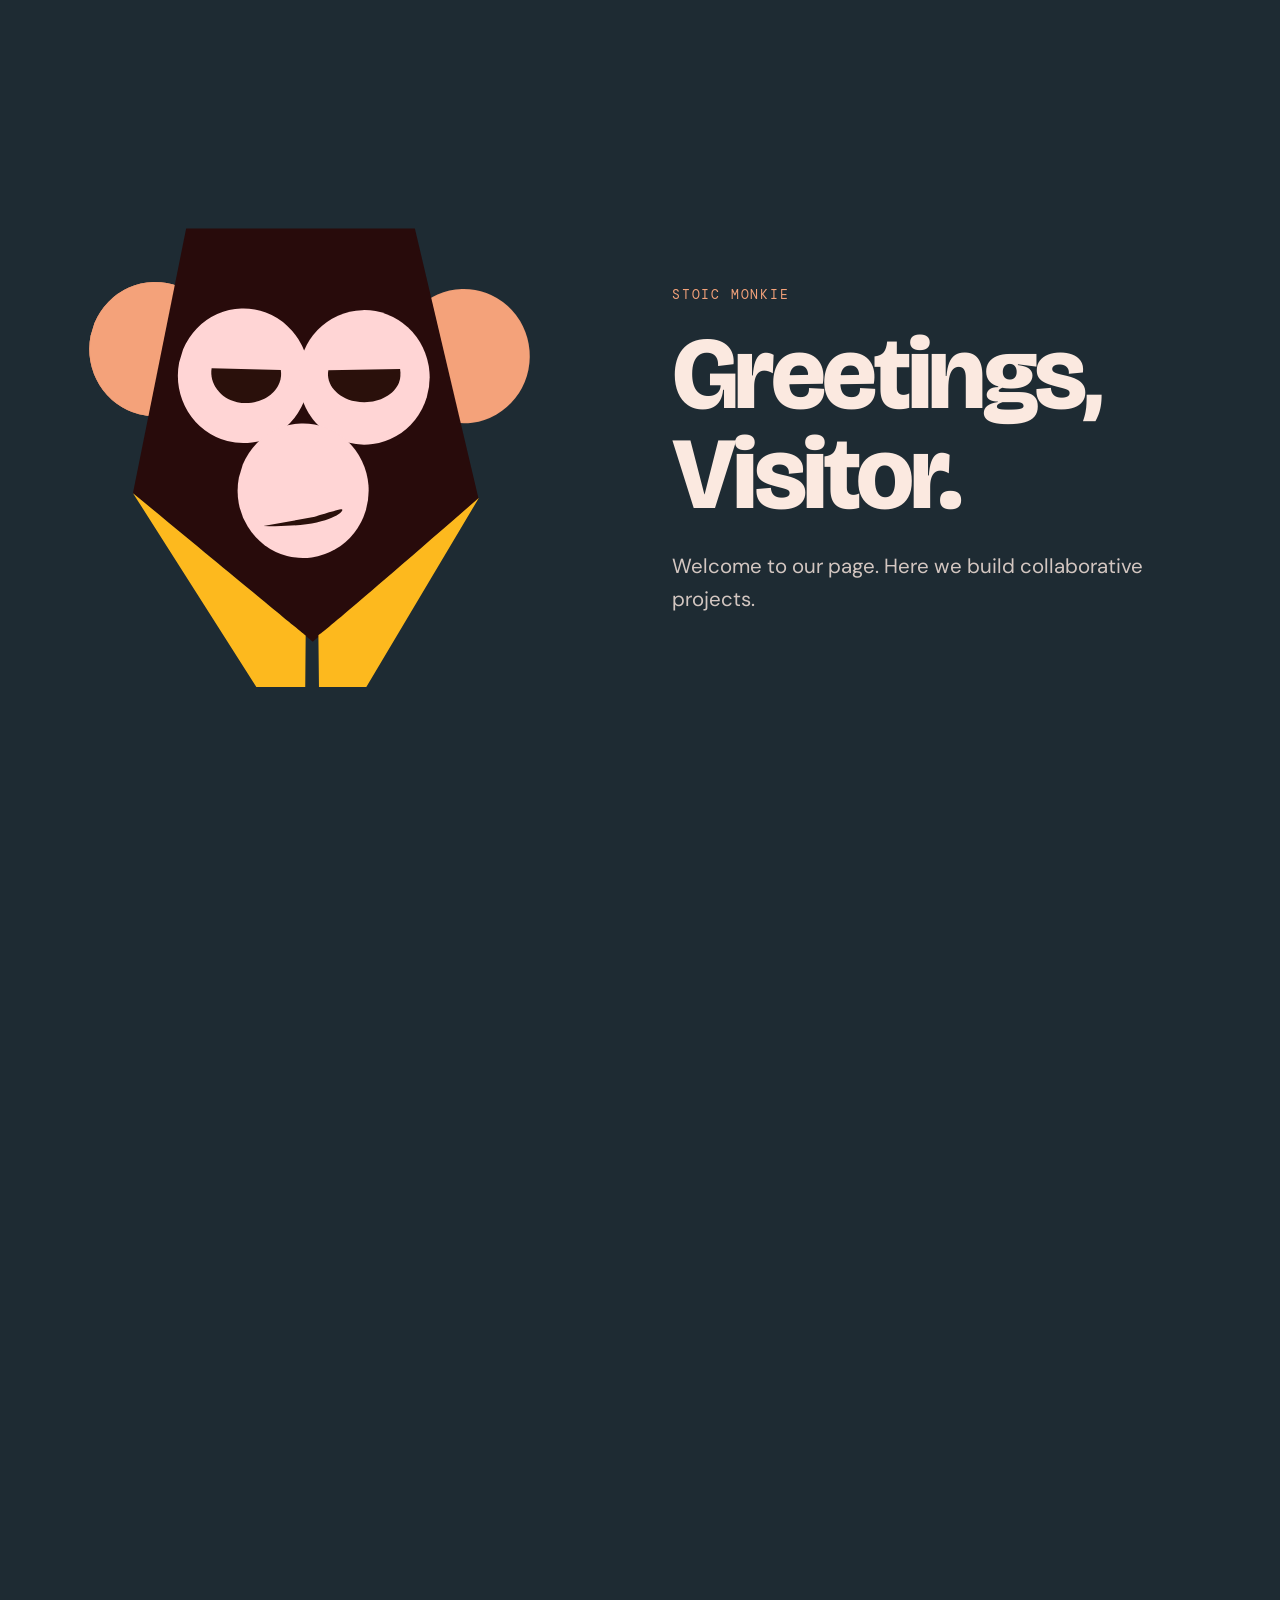
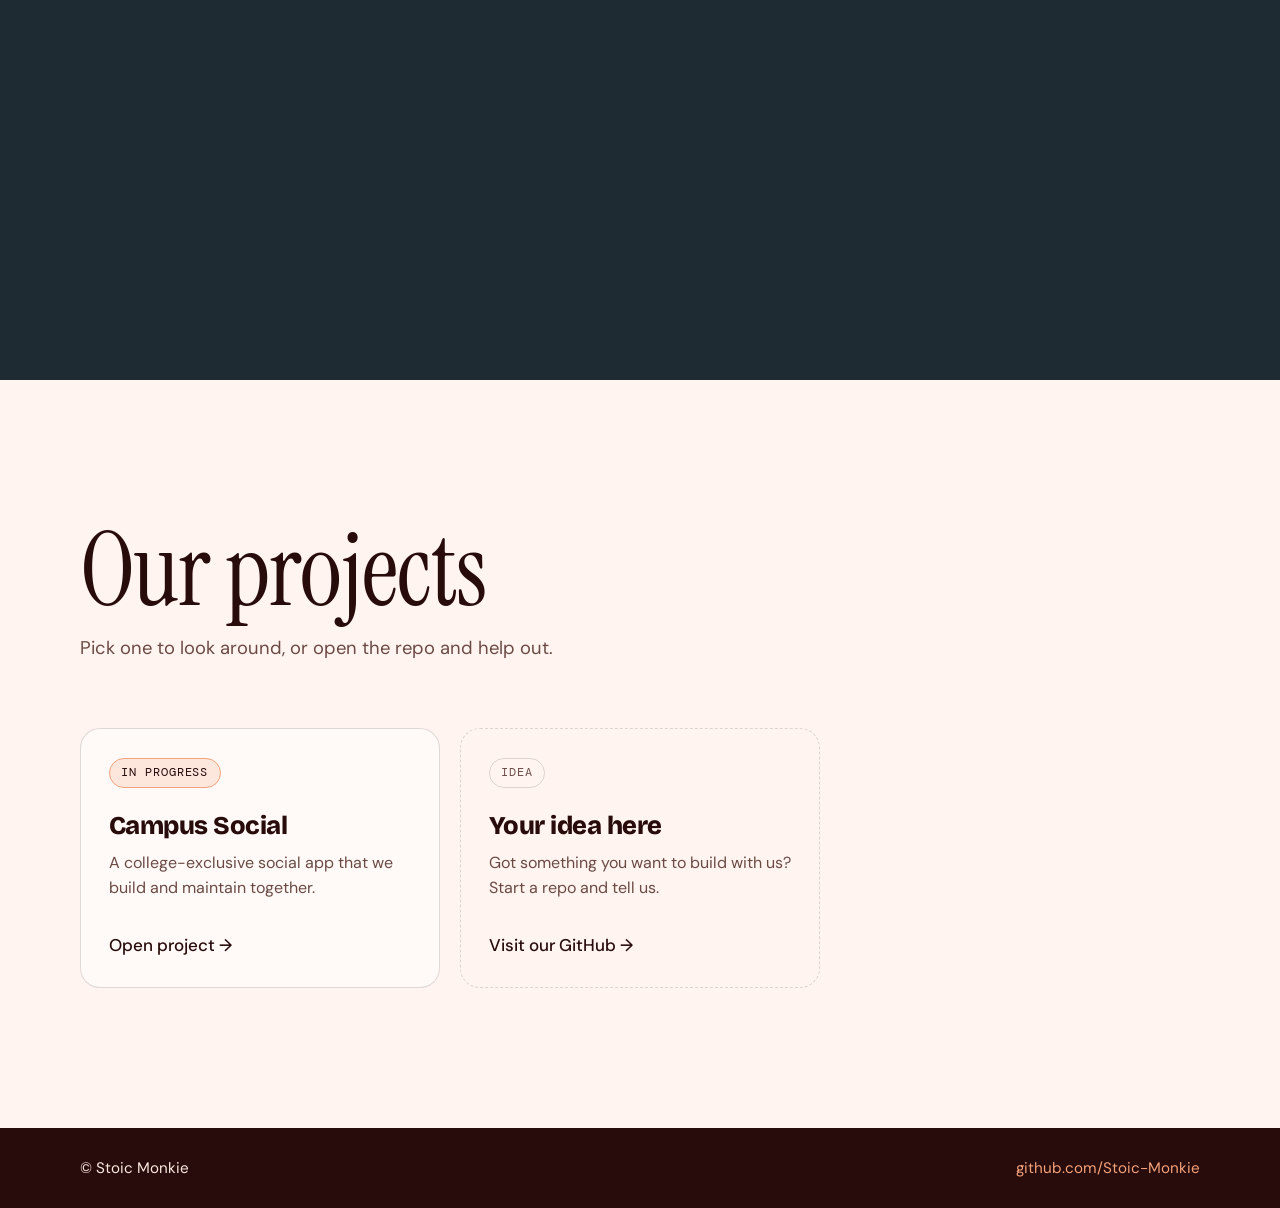
==== index.html @ 1c3ed150 "initial commit" ====
<!doctype html>
<html lang="en">
<head>
  <meta charset="utf-8">
  <meta name="viewport" content="width=device-width, initial-scale=1">
  <title>Stoic Monkie</title>
  <meta name="description" content="Stoic Monkie builds collaborative projects. Check them out or help build them.">
  <meta name="theme-color" content="#1e2b33">
  <link rel="icon" href="assets/logo.svg" type="image/svg+xml">
  <link rel="preconnect" href="https://fonts.googleapis.com">
  <link rel="preconnect" href="https://fonts.gstatic.com" crossorigin>
  <link href="https://fonts.googleapis.com/css2?family=Bricolage+Grotesque:opsz,wght@12..96,500;12..96,800&family=DM+Mono:wght@400;500&family=DM+Sans:wght@400;500&family=Instrument+Serif&display=swap" rel="stylesheet">
  <link rel="stylesheet" href="index.css">
</head>
<body>

  <!-- Story: logo stays put, the text on the right changes as you scroll -->
  <section class="story" id="story">
    <div class="stage">
      <div class="stage__art">
        <img src="assets/logo.svg" alt="Stoic Monkie logo: a calm, unimpressed monkey" width="1024" height="1024">
      </div>

      <div class="stage__text">
        <div class="slide slide--one" id="slide-one">
          <p class="eyebrow">Stoic Monkie</p>
          <h1>Greetings,<br>Visitor.</h1>
          <p class="lead">Welcome to our page. Here we build collaborative projects.</p>
        </div>

        <div class="slide slide--two" id="slide-two">
          <h2>Check out our projects or help build them.</h2>
          <p class="lead">Everything here is made by friends, for fun, and built carefully where it matters.</p>
          <div class="actions">
            <a class="btn btn--solid" href="#projects">See the projects</a>
            <a class="btn btn--ghost" href="https://github.com/Stoic-Monkie">Join on GitHub</a>
          </div>
        </div>
      </div>
    </div>
  </section>

  <!-- Projects: one card per folder inside projects/ -->
  <section class="projects" id="projects">
    <div class="wrap">
      <header class="projects__head">
        <h2>Our projects</h2>
        <p>Pick one to look around, or open the repo and help out.</p>
      </header>

      <div class="grid">

        <!-- ===== PROJECT CARD (copy this block for each new project) ===== -->
        <a class="card" href="projects/campus-social/">
          <div class="card__top">
            <span class="badge badge--progress">In progress</span>
          </div>
          <h3>Campus Social</h3>
          <p>A college-exclusive social app that we build and maintain together.</p>
          <span class="card__go">Open project <span aria-hidden="true">&rarr;</span></span>
        </a>
        <!-- ===== END PROJECT CARD ===== -->

        <a class="card card--empty" href="https://github.com/Stoic-Monkie">
          <div class="card__top">
            <span class="badge">Idea</span>
          </div>
          <h3>Your idea here</h3>
          <p>Got something you want to build with us? Start a repo and tell us.</p>
          <span class="card__go">Visit our GitHub <span aria-hidden="true">&rarr;</span></span>
        </a>

      </div>
    </div>
  </section>

  <footer class="footer">
    <div class="wrap footer__row">
      <span>&copy; Stoic Monkie</span>
      <a href="https://github.com/Stoic-Monkie">github.com/Stoic-Monkie</a>
    </div>
  </footer>

  <script>
    // Crossfades the two slides as the story section scrolls. Progressive: without JS both show stacked.
    (function () {
      var story = document.getElementById('story');
      var one = document.getElementById('slide-one');
      var two = document.getElementById('slide-two');
      var reduce = window.matchMedia('(prefers-reduced-motion: reduce)').matches;
      document.documentElement.classList.add('js');

      function clamp(n) { return Math.max(0, Math.min(1, n)); }

      function update() {
        var rect = story.getBoundingClientRect();
        var total = story.offsetHeight - window.innerHeight;
        var p = clamp(-rect.top / total);
        var a = reduce ? (p < 0.5 ? 1 : 0) : clamp(1 - (p - 0.25) / 0.2);
        var b = reduce ? (p < 0.5 ? 0 : 1) : clamp((p - 0.5) / 0.2);
        one.style.opacity = a;
        one.style.transform = 'translateY(' + (-(1 - a) * 28) + 'px)';
        one.style.pointerEvents = a < 0.5 ? 'none' : 'auto';
        two.style.opacity = b;
        two.style.transform = 'translateY(' + ((1 - b) * 28) + 'px)';
        two.style.pointerEvents = b < 0.5 ? 'none' : 'auto';
      }

      window.addEventListener('scroll', update, { passive: true });
      window.addEventListener('resize', update);
      update();
    })();
  </script>
</body>
</html>
---- index.css ----
:root {
  --navy: #1e2b33;
  --cream: #fbe9e0;
  --peach: #f4a27a;
  --yellow: #fdb91e;
  --brown: #280b0b;
  --brown-soft: #6b4a45;
  --paper: #fff4ef;
  --card: #fffaf7;
  --line: rgba(40, 11, 11, 0.14);

  --display: "Bricolage Grotesque", system-ui, sans-serif;
  --serif: "Instrument Serif", Georgia, serif;
  --body: "DM Sans", system-ui, sans-serif;
  --mono: "DM Mono", ui-monospace, monospace;
}

* { box-sizing: border-box; }
html { scroll-behavior: smooth; }
body {
  margin: 0;
  font-family: var(--body);
  font-size: 17px;
  line-height: 1.6;
  color: var(--brown);
  background: var(--navy);
  -webkit-font-smoothing: antialiased;
}
a { color: inherit; }
img { display: block; max-width: 100%; height: auto; }
.wrap { width: min(1120px, 100% - 48px); margin-inline: auto; }

/* ---------- Story (navy) ---------- */
.story { height: 220vh; background: var(--navy); color: var(--cream); }

.stage {
  position: sticky;
  top: 0;
  height: 100vh;
  display: grid;
  grid-template-columns: 1fr 1fr;
  align-items: center;
  gap: clamp(24px, 5vw, 80px);
  width: min(1200px, 100% - 48px);
  margin-inline: auto;
}

.stage__art { display: flex; justify-content: center; }
.stage__art img { width: min(100%, 560px, 75vh); }

.stage__text { position: relative; min-height: 22rem; }
.slide { position: absolute; inset: 0; display: flex; flex-direction: column; justify-content: center; will-change: opacity, transform; }
.slide--two { opacity: 0; }

.eyebrow {
  font-family: var(--mono);
  font-size: 0.8rem;
  letter-spacing: 0.14em;
  text-transform: uppercase;
  color: var(--peach);
  margin: 0 0 1.25rem;
}

h1, .slide h2 {
  font-family: var(--display);
  font-weight: 800;
  line-height: 0.98;
  letter-spacing: -0.035em;
  margin: 0 0 1.5rem;
  color: var(--cream);
}
h1 { font-size: clamp(3.2rem, 8vw, 7rem); }
.slide h2 { font-size: clamp(2.4rem, 5.4vw, 4.6rem); }

.lead { font-size: clamp(1.1rem, 1.6vw, 1.3rem); max-width: 30rem; margin: 0; color: rgba(251, 233, 224, 0.82); }

.actions { display: flex; flex-wrap: wrap; gap: 12px; margin-top: 2rem; }
.btn {
  font-family: var(--body);
  font-weight: 500;
  text-decoration: none;
  padding: 0.8rem 1.4rem;
  border-radius: 999px;
  border: 1.5px solid var(--cream);
  transition: transform 0.2s ease, background 0.2s ease, color 0.2s ease;
}
.btn:hover { transform: translateY(-2px); }
.btn--solid { background: var(--peach); border-color: var(--peach); color: var(--brown); }
.btn--solid:hover { background: var(--yellow); border-color: var(--yellow); }
.btn--ghost { color: var(--cream); }
.btn--ghost:hover { background: var(--cream); color: var(--navy); }

/* No-JS fallback: show both slides one after the other */
html:not(.js) .story { height: auto; }
html:not(.js) .stage { position: static; height: auto; padding: 4rem 0; }
html:not(.js) .stage__text { min-height: 0; }
html:not(.js) .slide { position: static; margin-bottom: 3rem; }
html:not(.js) .slide--two { opacity: 1; }

/* ---------- Projects (light) ---------- */
.projects { background: var(--paper); padding: clamp(72px, 12vw, 140px) 0; }

.projects__head { margin-bottom: clamp(32px, 6vw, 64px); }
.projects__head h2 {
  font-family: var(--serif);
  font-weight: 400;
  font-size: clamp(3rem, 8vw, 6.5rem);
  line-height: 1;
  letter-spacing: -0.01em;
  margin: 0 0 0.75rem;
}
.projects__head p { margin: 0; font-size: 1.15rem; color: var(--brown-soft); }

.grid { display: grid; grid-template-columns: repeat(auto-fill, minmax(280px, 1fr)); gap: 20px; }

.card {
  display: flex;
  flex-direction: column;
  min-height: 260px;
  padding: 28px;
  background: var(--card);
  border: 1px solid var(--line);
  border-radius: 20px;
  text-decoration: none;
  transition: transform 0.25s ease, border-color 0.25s ease, box-shadow 0.25s ease;
}
.card:hover, .card:focus-visible {
  transform: translateY(-5px);
  border-color: var(--peach);
  box-shadow: 0 14px 30px -18px rgba(40, 11, 11, 0.35);
}
.card:focus-visible { outline: 2px solid var(--brown); outline-offset: 3px; }
.card__top { margin-bottom: 1.5rem; }
.card h3 { font-family: var(--display); font-weight: 800; font-size: 1.6rem; letter-spacing: -0.02em; line-height: 1.1; margin: 0 0 0.6rem; }
.card p { margin: 0 0 1.5rem; font-size: 1rem; color: var(--brown-soft); }
.card__go { margin-top: auto; font-weight: 500; }
.card--empty { background: transparent; border-style: dashed; }

.badge {
  display: inline-block;
  font-family: var(--mono);
  font-size: 0.72rem;
  letter-spacing: 0.08em;
  text-transform: uppercase;
  padding: 0.3rem 0.7rem;
  border-radius: 999px;
  border: 1px solid var(--line);
  color: var(--brown-soft);
}
.badge--progress { border-color: var(--peach); color: var(--brown); background: rgba(244, 162, 122, 0.22); }
.badge--live { border-color: var(--yellow); background: var(--yellow); color: var(--brown); }

/* ---------- Footer ---------- */
.footer { background: var(--brown); color: var(--cream); padding: 28px 0; font-size: 0.95rem; }
.footer__row { display: flex; justify-content: space-between; gap: 16px; flex-wrap: wrap; }
.footer a { text-decoration: none; color: var(--peach); }
.footer a:hover { color: var(--yellow); }

/* ---------- Small screens ---------- */
@media (max-width: 780px) {
  .stage { grid-template-columns: 1fr; grid-template-rows: auto 1fr; align-content: center; gap: 12px; padding-top: 16px; }
  .stage__art img { width: min(60vw, 36vh); }
  .stage__text { min-height: 0; height: 100%; }
}

@media (prefers-reduced-motion: reduce) {
  html { scroll-behavior: auto; }
  .card, .btn { transition: none; }
}
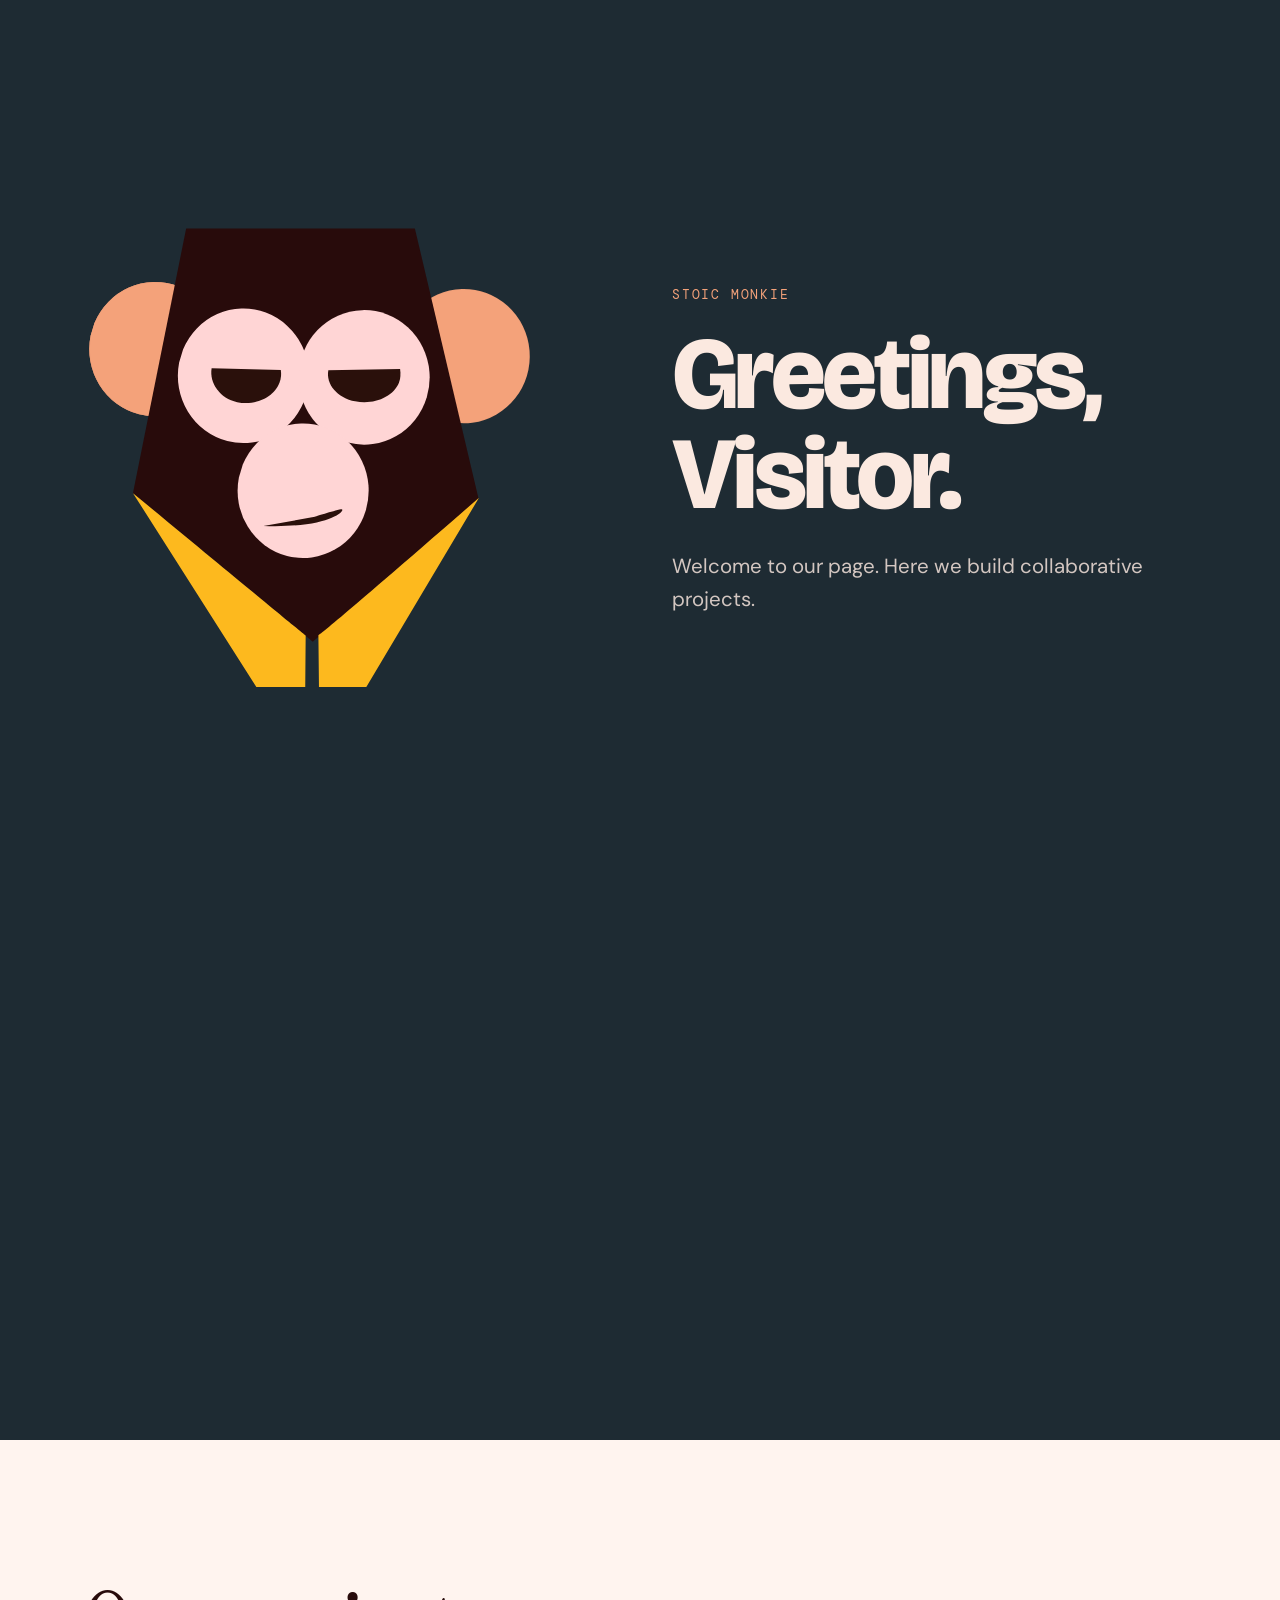
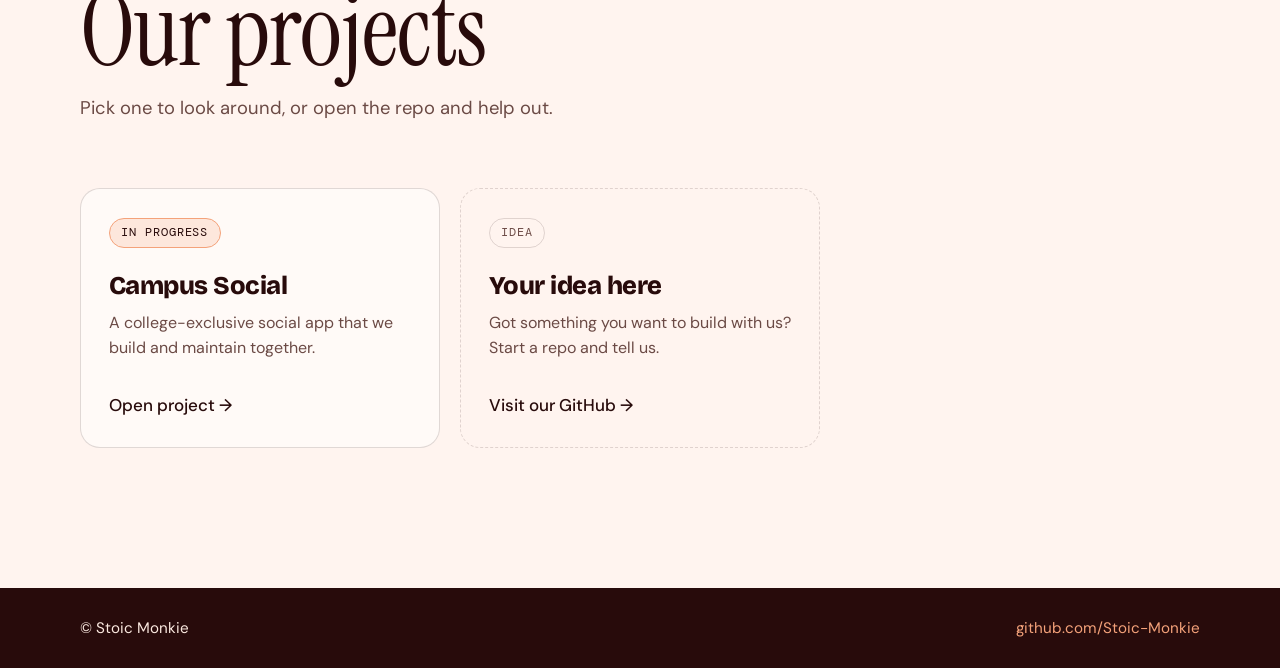
==== commit 409c723d: "making scroll easier" ====
--- a/index.html
+++ b/index.html
@@ -90,20 +90,17 @@
       var reduce = window.matchMedia('(prefers-reduced-motion: reduce)').matches;
       document.documentElement.classList.add('js');
 
-      function clamp(n) { return Math.max(0, Math.min(1, n)); }
+      // A small scroll flips the slide; CSS handles the smooth transition.
+      // Two thresholds (hysteresis) stop it flickering near the switch point.
+      var showing = 1;
 
       function update() {
         var rect = story.getBoundingClientRect();
         var total = story.offsetHeight - window.innerHeight;
-        var p = clamp(-rect.top / total);
-        var a = reduce ? (p < 0.5 ? 1 : 0) : clamp(1 - (p - 0.25) / 0.2);
-        var b = reduce ? (p < 0.5 ? 0 : 1) : clamp((p - 0.5) / 0.2);
-        one.style.opacity = a;
-        one.style.transform = 'translateY(' + (-(1 - a) * 28) + 'px)';
-        one.style.pointerEvents = a < 0.5 ? 'none' : 'auto';
-        two.style.opacity = b;
-        two.style.transform = 'translateY(' + ((1 - b) * 28) + 'px)';
-        two.style.pointerEvents = b < 0.5 ? 'none' : 'auto';
+        var p = Math.max(0, Math.min(1, -rect.top / total));
+        if (showing === 1 && p > 0.3) showing = 2;
+        else if (showing === 2 && p < 0.15) showing = 1;
+        story.classList.toggle('is-two', showing === 2);
       }
 
       window.addEventListener('scroll', update, { passive: true });
--- a/index.css
+++ b/index.css
@@ -31,7 +31,7 @@
 .wrap { width: min(1120px, 100% - 48px); margin-inline: auto; }
 
 /* ---------- Story (navy) ---------- */
-.story { height: 220vh; background: var(--navy); color: var(--cream); }
+.story { height: 160vh; background: var(--navy); color: var(--cream); }
 
 .stage {
   position: sticky;
@@ -49,8 +49,14 @@
 .stage__art img { width: min(100%, 560px, 75vh); }
 
 .stage__text { position: relative; min-height: 22rem; }
-.slide { position: absolute; inset: 0; display: flex; flex-direction: column; justify-content: center; will-change: opacity, transform; }
-.slide--two { opacity: 0; }
+.slide {
+  position: absolute; inset: 0; display: flex; flex-direction: column; justify-content: center;
+  transition: opacity 0.6s ease, transform 0.7s cubic-bezier(0.22, 1, 0.36, 1);
+}
+.slide--one { opacity: 1; transform: none; }
+.slide--two { opacity: 0; transform: translateY(28px); pointer-events: none; }
+.story.is-two .slide--one { opacity: 0; transform: translateY(-28px); pointer-events: none; }
+.story.is-two .slide--two { opacity: 1; transform: none; pointer-events: auto; }
 
 .eyebrow {
   font-family: var(--mono);
@@ -95,7 +101,7 @@
 html:not(.js) .stage { position: static; height: auto; padding: 4rem 0; }
 html:not(.js) .stage__text { min-height: 0; }
 html:not(.js) .slide { position: static; margin-bottom: 3rem; }
-html:not(.js) .slide--two { opacity: 1; }
+html:not(.js) .slide--two { opacity: 1; transform: none; pointer-events: auto; }
 
 /* ---------- Projects (light) ---------- */
 .projects { background: var(--paper); padding: clamp(72px, 12vw, 140px) 0; }
@@ -165,5 +171,5 @@
 
 @media (prefers-reduced-motion: reduce) {
   html { scroll-behavior: auto; }
-  .card, .btn { transition: none; }
+  .card, .btn, .slide { transition: none; }
 }
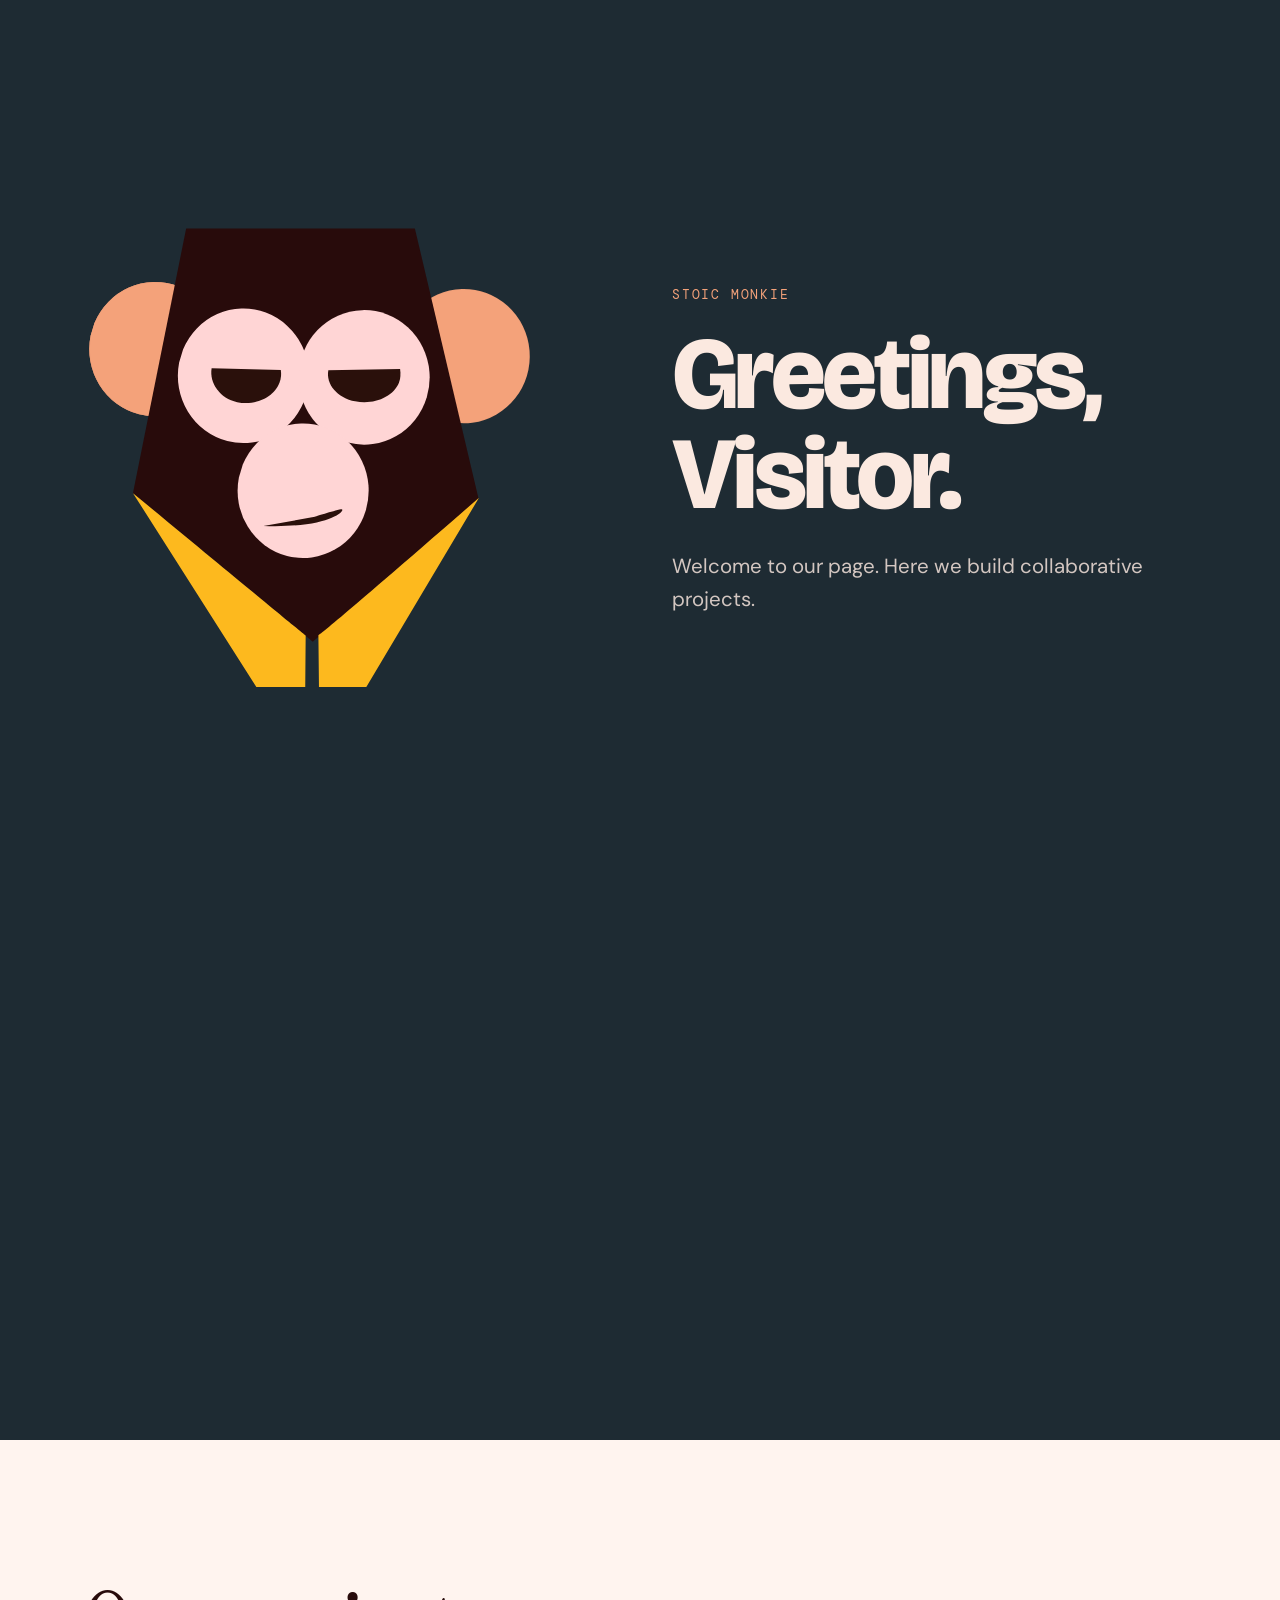
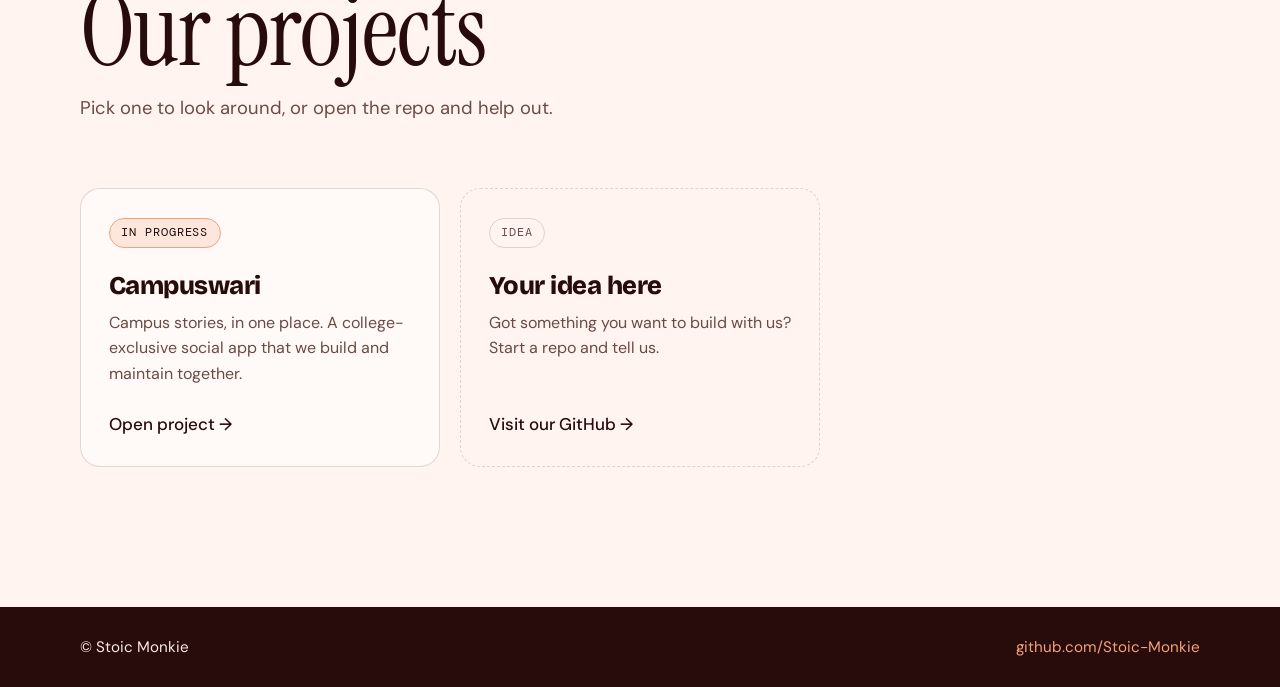
==== commit 8702fd44: "adding update" ====
--- a/index.html
+++ b/index.html
@@ -51,12 +51,12 @@
       <div class="grid">
 
         <!-- ===== PROJECT CARD (copy this block for each new project) ===== -->
-        <a class="card" href="projects/campus-social/">
+        <a class="card" href="projects/campuswari/">
           <div class="card__top">
             <span class="badge badge--progress">In progress</span>
           </div>
-          <h3>Campus Social</h3>
-          <p>A college-exclusive social app that we build and maintain together.</p>
+          <h3>Campuswari</h3>
+          <p>Campus stories, in one place. A college-exclusive social app that we build and maintain together.</p>
           <span class="card__go">Open project <span aria-hidden="true">&rarr;</span></span>
         </a>
         <!-- ===== END PROJECT CARD ===== -->
